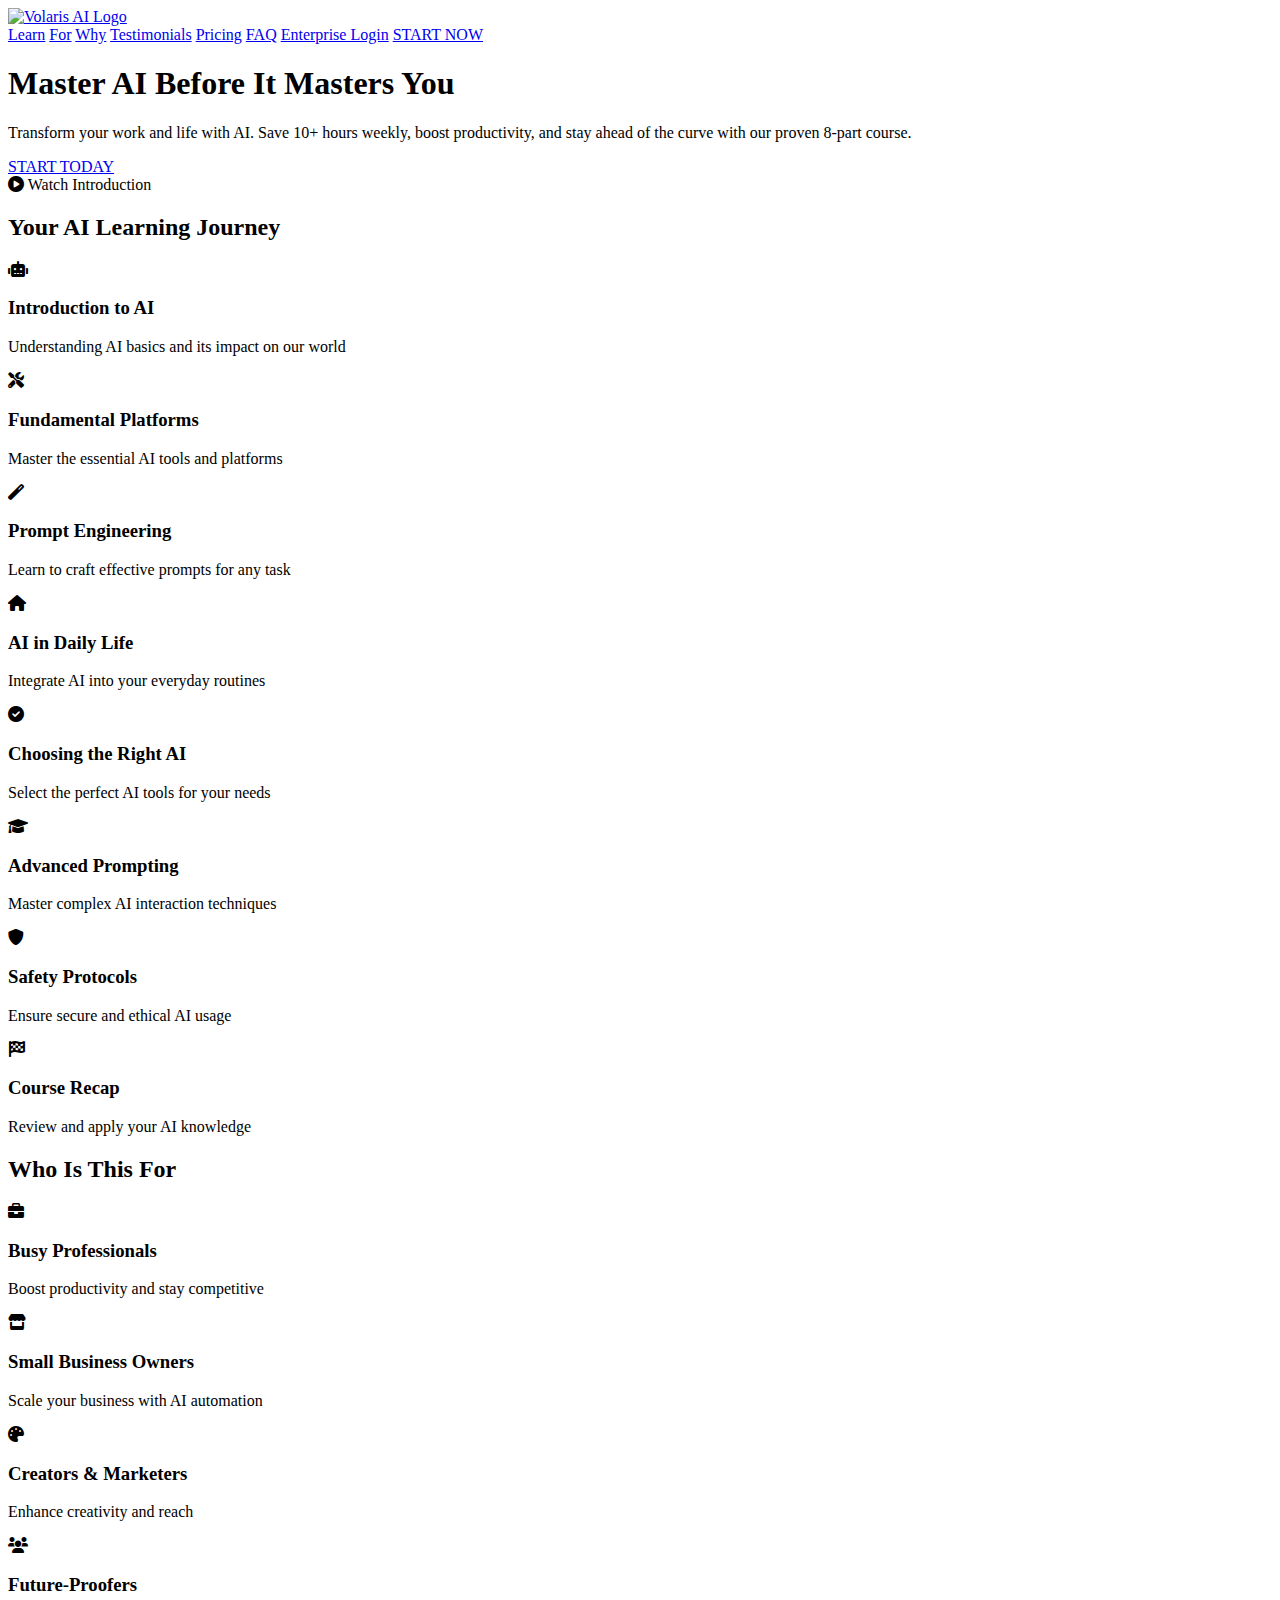
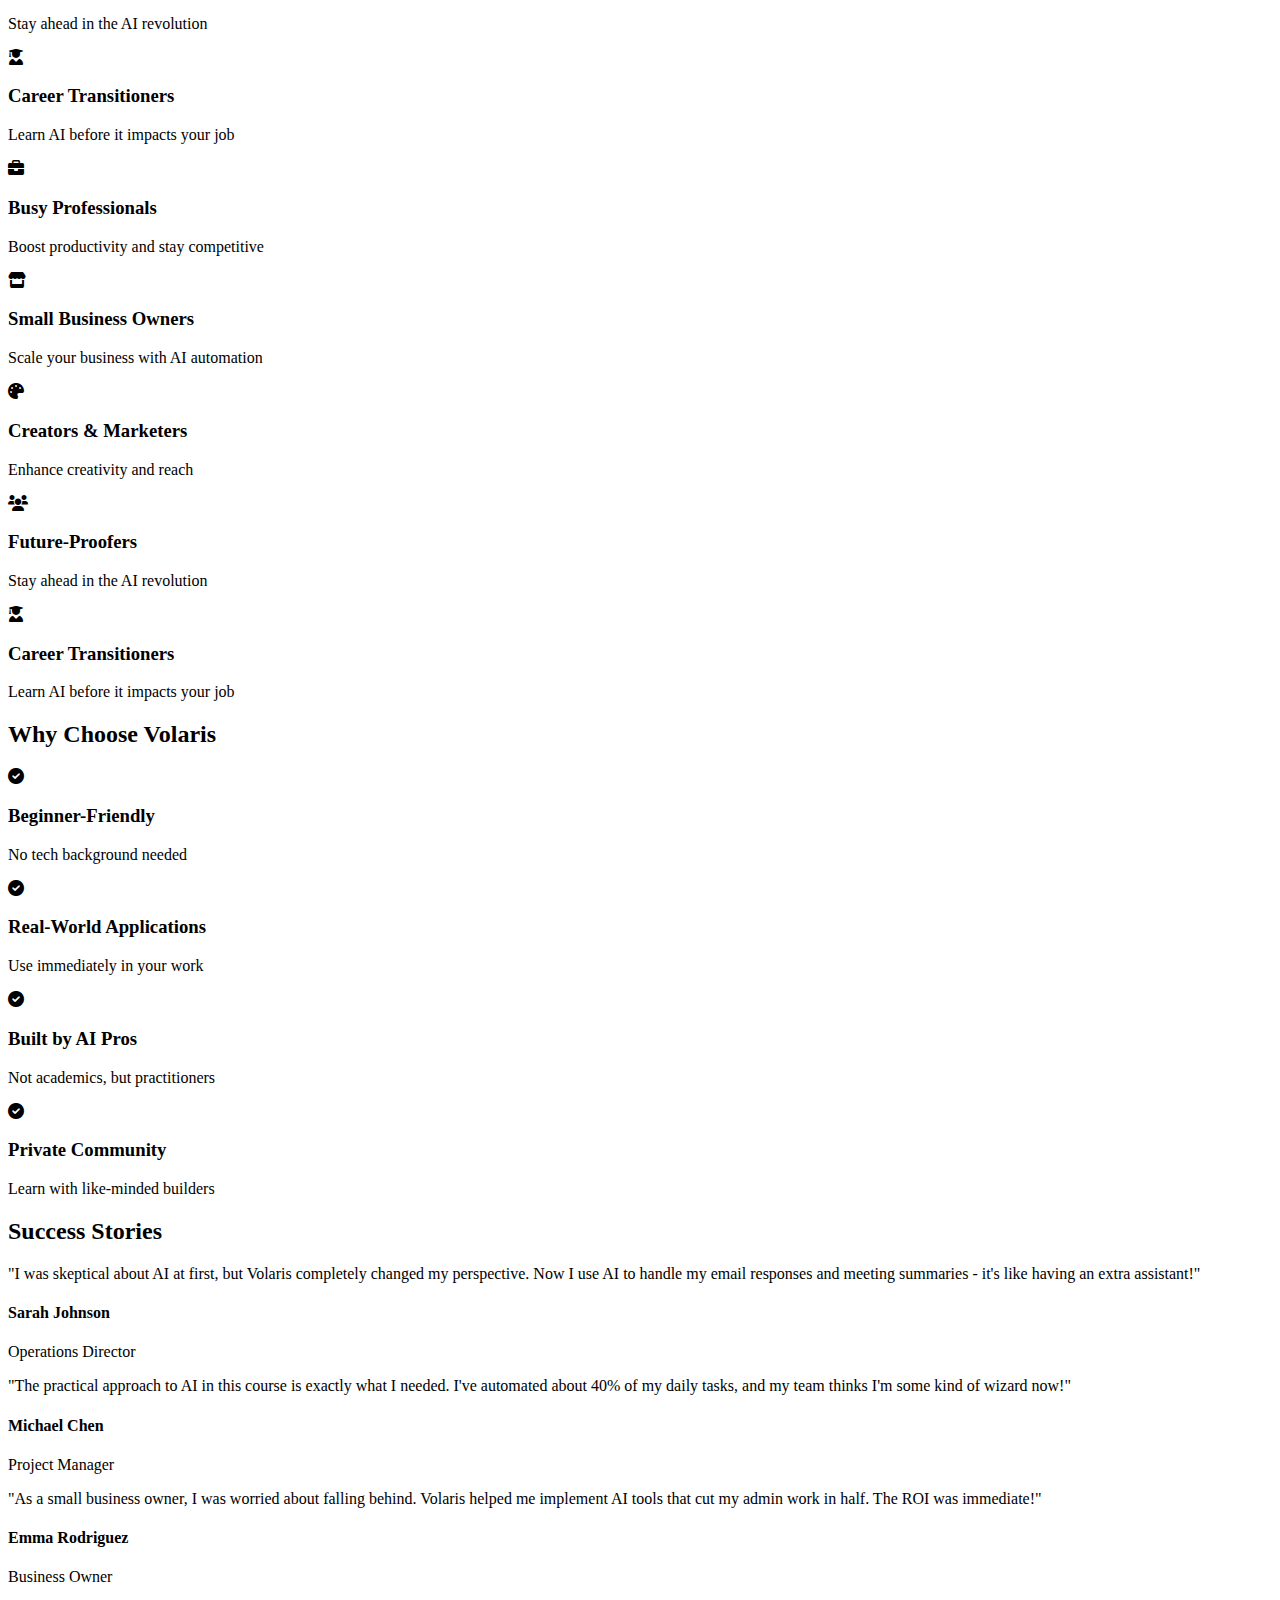
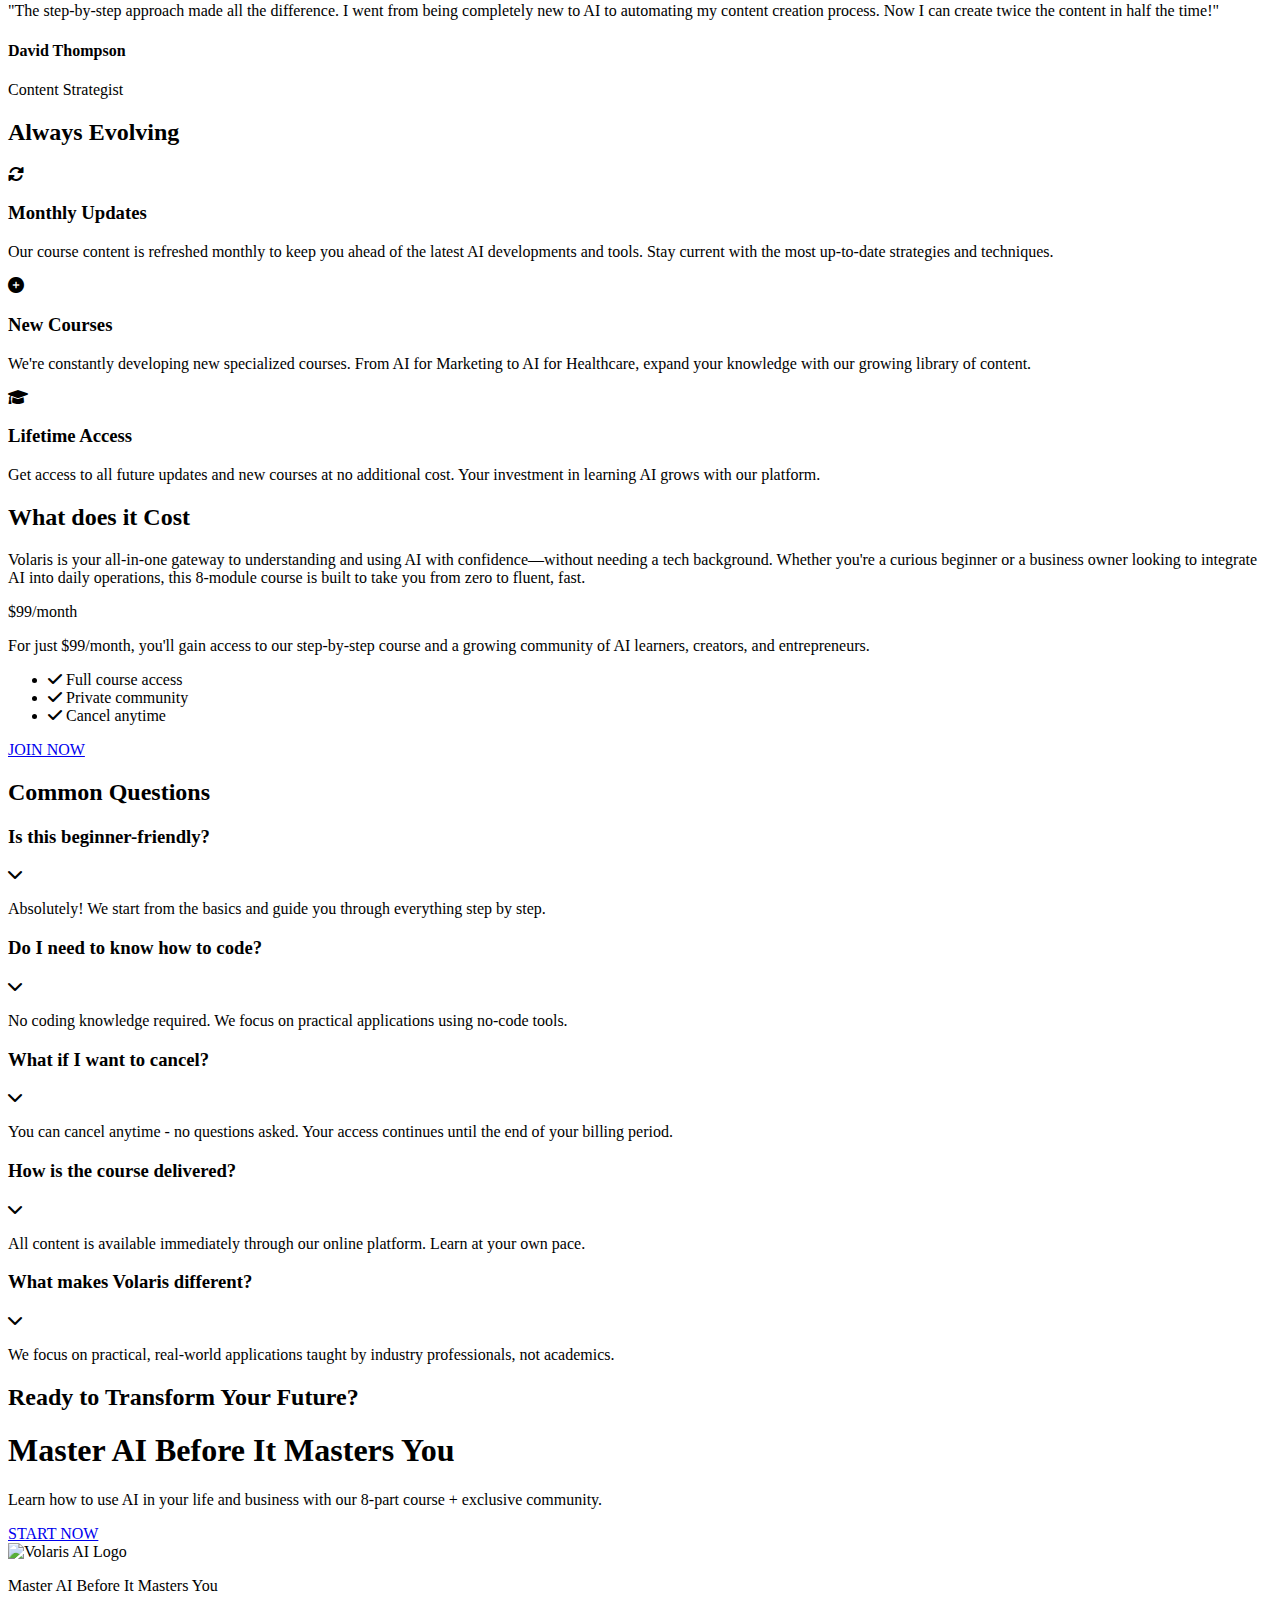
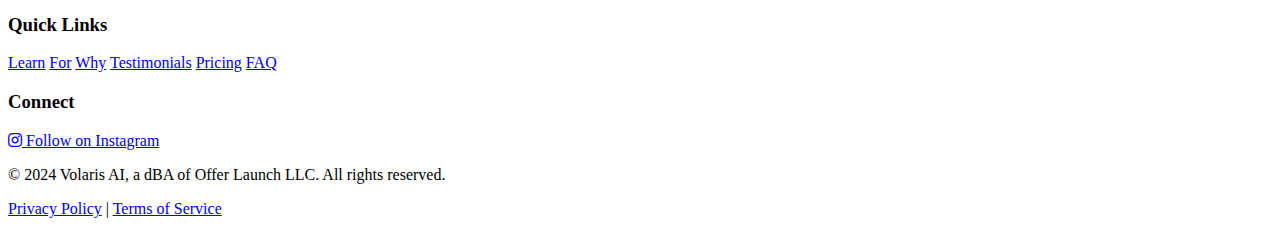
==== index.html @ d63a622d "Add files via upload" ====
<!DOCTYPE html>
<html lang="en">
<head>
    <meta charset="UTF-8">
    <meta name="viewport" content="width=device-width, initial-scale=1.0">
    <title>Volaris AI - Master AI Before It Masters You</title>
    <link rel="stylesheet" href="css/styles.css">
    <link rel="stylesheet" href="https://cdnjs.cloudflare.com/ajax/libs/font-awesome/6.0.0/css/all.min.css">
    <link href="https://fonts.googleapis.com/css2?family=Inter:wght@400;500;600;700&display=swap" rel="stylesheet">
</head>
<body>
    <nav class="navbar">
        <div class="nav-container">
            <div class="logo">
                <a href="#top">
                    <img src="assets/Asset 1.png" alt="Volaris AI Logo" class="nav-logo">
                </a>
            </div>
            <div class="nav-links">
                <a href="#learn">Learn</a>
                <a href="#for">For</a>
                <a href="#why">Why</a>
                <a href="#testimonials">Testimonials</a>
                <a href="#pricing">Pricing</a>
                <a href="#faq">FAQ</a>
                <a href="enterprise-login.html" class="enterprise-link">Enterprise Login</a>
                <a href="https://volarisai.mykajabi.com/offers/JVM86Mxj" class="cta-button nav-cta">START NOW</a>
            </div>
        </div>
    </nav>

    <section id="hero" class="hero">
        <div class="hero-content">
            <h1>Master AI Before It Masters You</h1>
            <p>Transform your work and life with AI. Save 10+ hours weekly, boost productivity, and stay ahead of the curve with our proven 8-part course.</p>
            <div class="hero-buttons">
                <a href="https://volarisai.mykajabi.com/offers/JVM86Mxj" class="cta-button">START TODAY</a>
            </div>
        </div>
        <div class="hero-video">
            <div class="video-placeholder">
                <i class="fas fa-play-circle"></i>
                <span>Watch Introduction</span>
            </div>
        </div>
    </section>

    <section id="learn" class="learn-section">
        <div class="title-box">
            <h2>Your AI Learning Journey</h2>
        </div>
        <div class="modules-grid">
            <div class="module-card">
                <div class="module-icon">
                    <i class="fas fa-robot"></i>
                </div>
                <h3>Introduction to AI</h3>
                <p>Understanding AI basics and its impact on our world</p>
            </div>
            <div class="module-card">
                <div class="module-icon">
                    <i class="fas fa-tools"></i>
                </div>
                <h3>Fundamental Platforms</h3>
                <p>Master the essential AI tools and platforms</p>
            </div>
            <div class="module-card">
                <div class="module-icon">
                    <i class="fas fa-magic"></i>
                </div>
                <h3>Prompt Engineering</h3>
                <p>Learn to craft effective prompts for any task</p>
            </div>
            <div class="module-card">
                <div class="module-icon">
                    <i class="fas fa-home"></i>
                </div>
                <h3>AI in Daily Life</h3>
                <p>Integrate AI into your everyday routines</p>
            </div>
            <div class="module-card">
                <div class="module-icon">
                    <i class="fas fa-check-circle"></i>
                </div>
                <h3>Choosing the Right AI</h3>
                <p>Select the perfect AI tools for your needs</p>
            </div>
            <div class="module-card">
                <div class="module-icon">
                    <i class="fas fa-graduation-cap"></i>
                </div>
                <h3>Advanced Prompting</h3>
                <p>Master complex AI interaction techniques</p>
            </div>
            <div class="module-card">
                <div class="module-icon">
                    <i class="fas fa-shield-alt"></i>
                </div>
                <h3>Safety Protocols</h3>
                <p>Ensure secure and ethical AI usage</p>
            </div>
            <div class="module-card">
                <div class="module-icon">
                    <i class="fas fa-flag-checkered"></i>
                </div>
                <h3>Course Recap</h3>
                <p>Review and apply your AI knowledge</p>
            </div>
        </div>
    </section>

    <section id="for" class="for-section">
        <div class="title-box">
            <h2>Who Is This For</h2>
        </div>
        <div class="for-grid">
            <div class="for-item">
                <i class="fas fa-briefcase"></i>
                <h3>Busy Professionals</h3>
                <p>Boost productivity and stay competitive</p>
            </div>
            <div class="for-item">
                <i class="fas fa-store"></i>
                <h3>Small Business Owners</h3>
                <p>Scale your business with AI automation</p>
            </div>
            <div class="for-item">
                <i class="fas fa-palette"></i>
                <h3>Creators & Marketers</h3>
                <p>Enhance creativity and reach</p>
            </div>
            <div class="for-item">
                <i class="fas fa-users"></i>
                <h3>Future-Proofers</h3>
                <p>Stay ahead in the AI revolution</p>
            </div>
            <div class="for-item">
                <i class="fas fa-user-graduate"></i>
                <h3>Career Transitioners</h3>
                <p>Learn AI before it impacts your job</p>
            </div>
            <div class="for-item">
                <i class="fas fa-briefcase"></i>
                <h3>Busy Professionals</h3>
                <p>Boost productivity and stay competitive</p>
            </div>
            <div class="for-item">
                <i class="fas fa-store"></i>
                <h3>Small Business Owners</h3>
                <p>Scale your business with AI automation</p>
            </div>
            <div class="for-item">
                <i class="fas fa-palette"></i>
                <h3>Creators & Marketers</h3>
                <p>Enhance creativity and reach</p>
            </div>
            <div class="for-item">
                <i class="fas fa-users"></i>
                <h3>Future-Proofers</h3>
                <p>Stay ahead in the AI revolution</p>
            </div>
            <div class="for-item">
                <i class="fas fa-user-graduate"></i>
                <h3>Career Transitioners</h3>
                <p>Learn AI before it impacts your job</p>
            </div>
        </div>
    </section>

    <section id="why" class="why-section">
        <div class="title-box">
            <h2>Why Choose Volaris</h2>
        </div>
        <div class="why-grid">
            <div class="why-item">
                <i class="fas fa-check-circle"></i>
                <h3>Beginner-Friendly</h3>
                <p>No tech background needed</p>
            </div>
            <div class="why-item">
                <i class="fas fa-check-circle"></i>
                <h3>Real-World Applications</h3>
                <p>Use immediately in your work</p>
            </div>
            <div class="why-item">
                <i class="fas fa-check-circle"></i>
                <h3>Built by AI Pros</h3>
                <p>Not academics, but practitioners</p>
            </div>
            <div class="why-item">
                <i class="fas fa-check-circle"></i>
                <h3>Private Community</h3>
                <p>Learn with like-minded builders</p>
            </div>
        </div>
    </section>

    <section id="testimonials" class="testimonials-section">
        <div class="title-box">
            <h2>Success Stories</h2>
        </div>
        <div class="testimonials-grid">
            <div class="testimonial-card">
                <div class="testimonial-content">
                    <p>"I was skeptical about AI at first, but Volaris completely changed my perspective. Now I use AI to handle my email responses and meeting summaries - it's like having an extra assistant!"</p>
                </div>
                <div class="testimonial-author">
                    <div>
                        <h4>Sarah Johnson</h4>
                        <p>Operations Director</p>
                    </div>
                </div>
            </div>
            <div class="testimonial-card">
                <div class="testimonial-content">
                    <p>"The practical approach to AI in this course is exactly what I needed. I've automated about 40% of my daily tasks, and my team thinks I'm some kind of wizard now!"</p>
                </div>
                <div class="testimonial-author">
                    <div>
                        <h4>Michael Chen</h4>
                        <p>Project Manager</p>
                    </div>
                </div>
            </div>
            <div class="testimonial-card">
                <div class="testimonial-content">
                    <p>"As a small business owner, I was worried about falling behind. Volaris helped me implement AI tools that cut my admin work in half. The ROI was immediate!"</p>
                </div>
                <div class="testimonial-author">
                    <div>
                        <h4>Emma Rodriguez</h4>
                        <p>Business Owner</p>
                    </div>
                </div>
            </div>
            <div class="testimonial-card">
                <div class="testimonial-content">
                    <p>"The step-by-step approach made all the difference. I went from being completely new to AI to automating my content creation process. Now I can create twice the content in half the time!"</p>
                </div>
                <div class="testimonial-author">
                    <div>
                        <h4>David Thompson</h4>
                        <p>Content Strategist</p>
                    </div>
                </div>
            </div>
        </div>
    </section>

    <section id="updates" class="updates-section">
        <div class="title-box">
            <h2>Always Evolving</h2>
        </div>
        <div class="updates-content">
            <div class="updates-grid">
                <div class="updates-item">
                    <i class="fas fa-sync-alt"></i>
                    <h3>Monthly Updates</h3>
                    <p>Our course content is refreshed monthly to keep you ahead of the latest AI developments and tools. Stay current with the most up-to-date strategies and techniques.</p>
                </div>
                <div class="updates-item">
                    <i class="fas fa-plus-circle"></i>
                    <h3>New Courses</h3>
                    <p>We're constantly developing new specialized courses. From AI for Marketing to AI for Healthcare, expand your knowledge with our growing library of content.</p>
                </div>
                <div class="updates-item">
                    <i class="fas fa-graduation-cap"></i>
                    <h3>Lifetime Access</h3>
                    <p>Get access to all future updates and new courses at no additional cost. Your investment in learning AI grows with our platform.</p>
                </div>
            </div>
        </div>
    </section>

    <section id="pricing" class="pricing-section">
        <div class="title-box">
            <h2>What does it Cost</h2>
        </div>
        <div class="pricing-content">
            <div class="pricing-description">
                <p>Volaris is your all-in-one gateway to understanding and using AI with confidence—without needing a tech background. Whether you're a curious beginner or a business owner looking to integrate AI into daily operations, this 8-module course is built to take you from zero to fluent, fast.</p>
                <div class="pricing-card">
                    <div class="price">$99<span class="period">/month</span></div>
                    <p class="pricing-subtitle">For just $99/month, you'll gain access to our step-by-step course and a growing community of AI learners, creators, and entrepreneurs.</p>
                    <ul class="features-list">
                        <li><i class="fas fa-check"></i> Full course access</li>
                        <li><i class="fas fa-check"></i> Private community</li>
                        <li><i class="fas fa-check"></i> Cancel anytime</li>
                    </ul>
                    <a href="https://volarisai.mykajabi.com/offers/JVM86Mxj" class="cta-button">JOIN NOW</a>
                </div>
            </div>
        </div>
    </section>

    <section id="faq" class="faq-section">
        <div class="title-box">
            <h2>Common Questions</h2>
        </div>
        <div class="faq-grid">
            <div class="faq-item">
                <div class="faq-question">
                    <h3>Is this beginner-friendly?</h3>
                    <i class="fas fa-chevron-down"></i>
                </div>
                <div class="faq-answer">
                    <p>Absolutely! We start from the basics and guide you through everything step by step.</p>
                </div>
            </div>
            <div class="faq-item">
                <div class="faq-question">
                    <h3>Do I need to know how to code?</h3>
                    <i class="fas fa-chevron-down"></i>
                </div>
                <div class="faq-answer">
                    <p>No coding knowledge required. We focus on practical applications using no-code tools.</p>
                </div>
            </div>
            <div class="faq-item">
                <div class="faq-question">
                    <h3>What if I want to cancel?</h3>
                    <i class="fas fa-chevron-down"></i>
                </div>
                <div class="faq-answer">
                    <p>You can cancel anytime - no questions asked. Your access continues until the end of your billing period.</p>
                </div>
            </div>
            <div class="faq-item">
                <div class="faq-question">
                    <h3>How is the course delivered?</h3>
                    <i class="fas fa-chevron-down"></i>
                </div>
                <div class="faq-answer">
                    <p>All content is available immediately through our online platform. Learn at your own pace.</p>
                </div>
            </div>
            <div class="faq-item">
                <div class="faq-question">
                    <h3>What makes Volaris different?</h3>
                    <i class="fas fa-chevron-down"></i>
                </div>
                <div class="faq-answer">
                    <p>We focus on practical, real-world applications taught by industry professionals, not academics.</p>
                </div>
            </div>
        </div>
    </section>

    <section id="final-cta" class="final-cta">
        <div class="title-box">
            <h2>Ready to Transform Your Future?</h2>
        </div>
        <h1>Master AI Before It Masters You</h1>
        <p>Learn how to use AI in your life and business with our 8-part course + exclusive community.</p>
        <a href="https://volarisai.mykajabi.com/offers/JVM86Mxj" class="cta-button">START NOW</a>
    </section>

    <footer class="footer">
        <div class="footer-content">
            <div class="footer-section">
                <img src="assets/Asset 2.png" alt="Volaris AI Logo" class="footer-logo">
                <p>Master AI Before It Masters You</p>
            </div>
            <div class="footer-section">
                <h3>Quick Links</h3>
                <a href="#learn">Learn</a>
                <a href="#for">For</a>
                <a href="#why">Why</a>
                <a href="#testimonials">Testimonials</a>
                <a href="#pricing">Pricing</a>
                <a href="#faq">FAQ</a>
            </div>
            <div class="footer-section">
                <h3>Connect</h3>
                <a href="https://www.instagram.com/volaris.ai/" target="_blank">
                    <i class="fab fa-instagram"></i> Follow on Instagram
                </a>
            </div>
        </div>
        <div class="footer-bottom">
            <p>&copy; 2024 Volaris AI, a dBA of Offer Launch LLC. All rights reserved.</p>
            <div class="footer-legal">
                <a href="#" class="legal-link">Privacy Policy</a>
                <span class="legal-separator">|</span>
                <a href="#" class="legal-link">Terms of Service</a>
            </div>
        </div>
    </footer>

    <script src="js/main.js"></script>
</body>
</html>
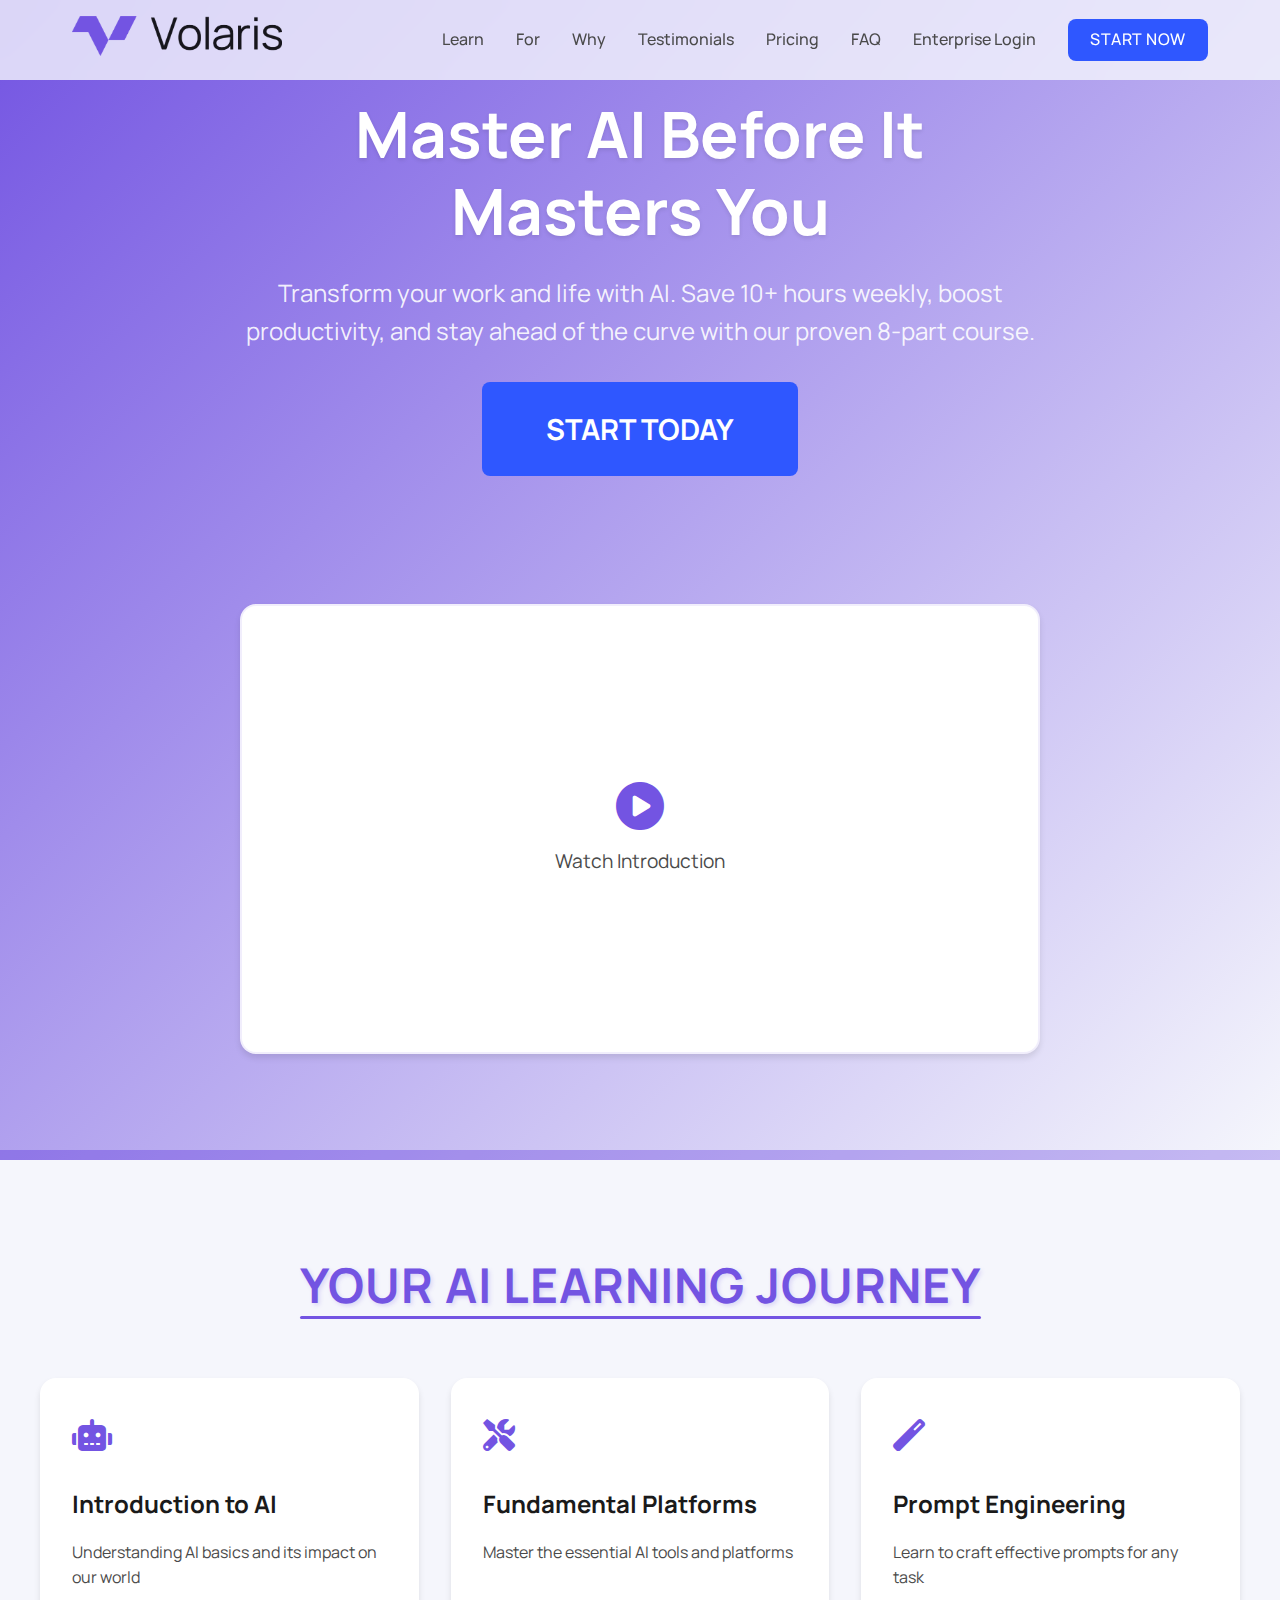
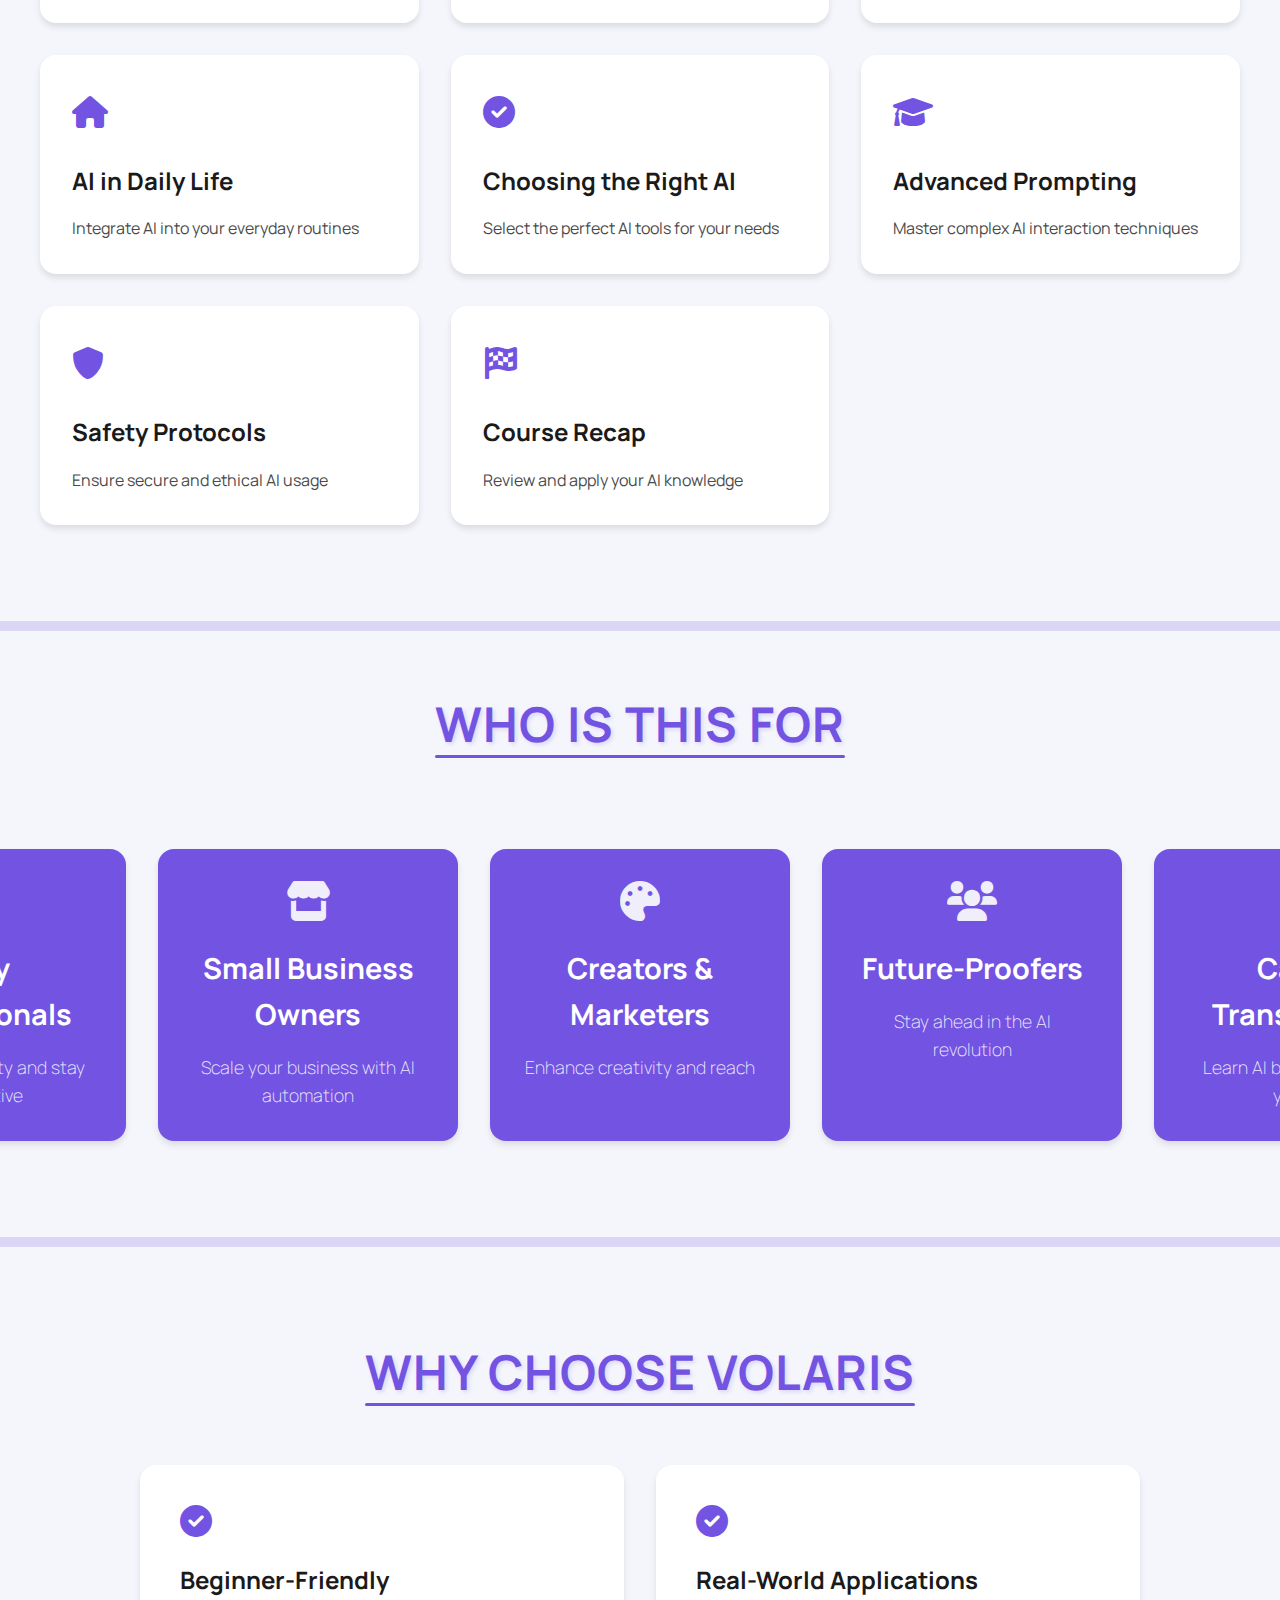
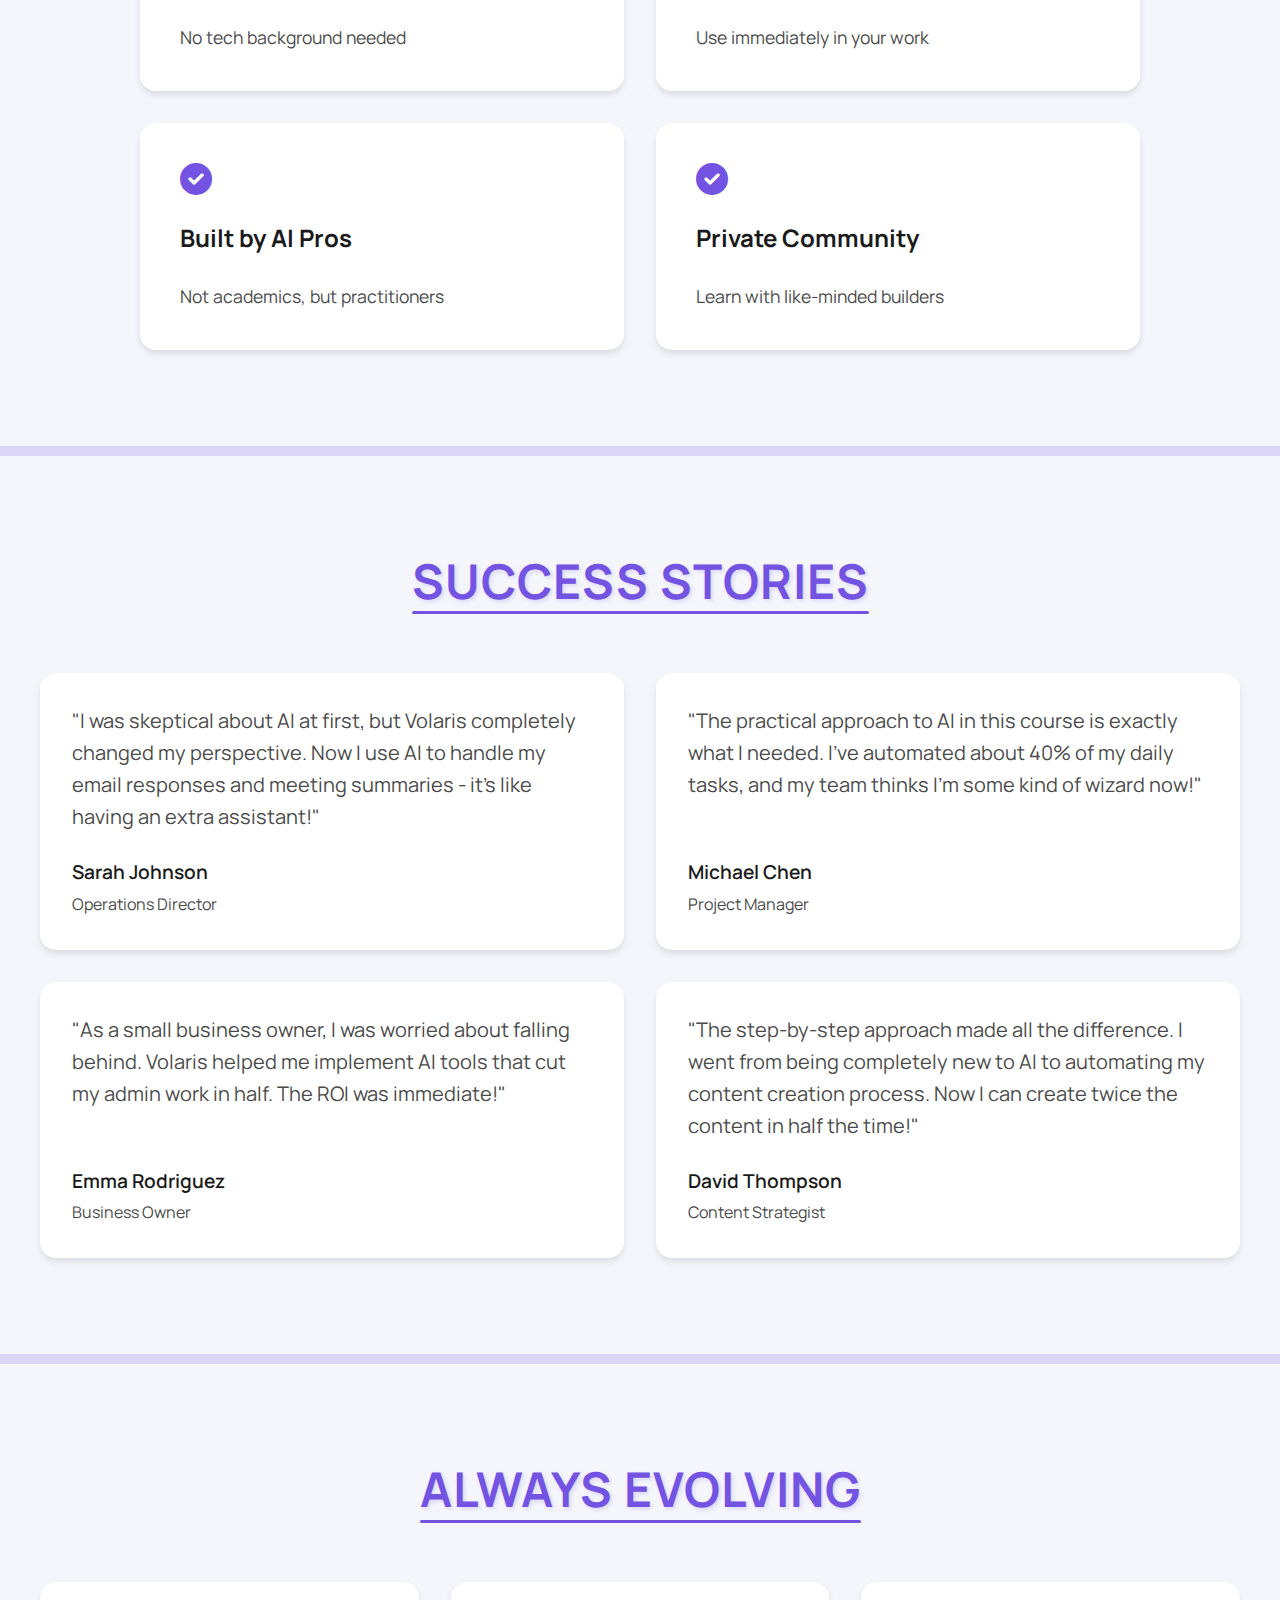
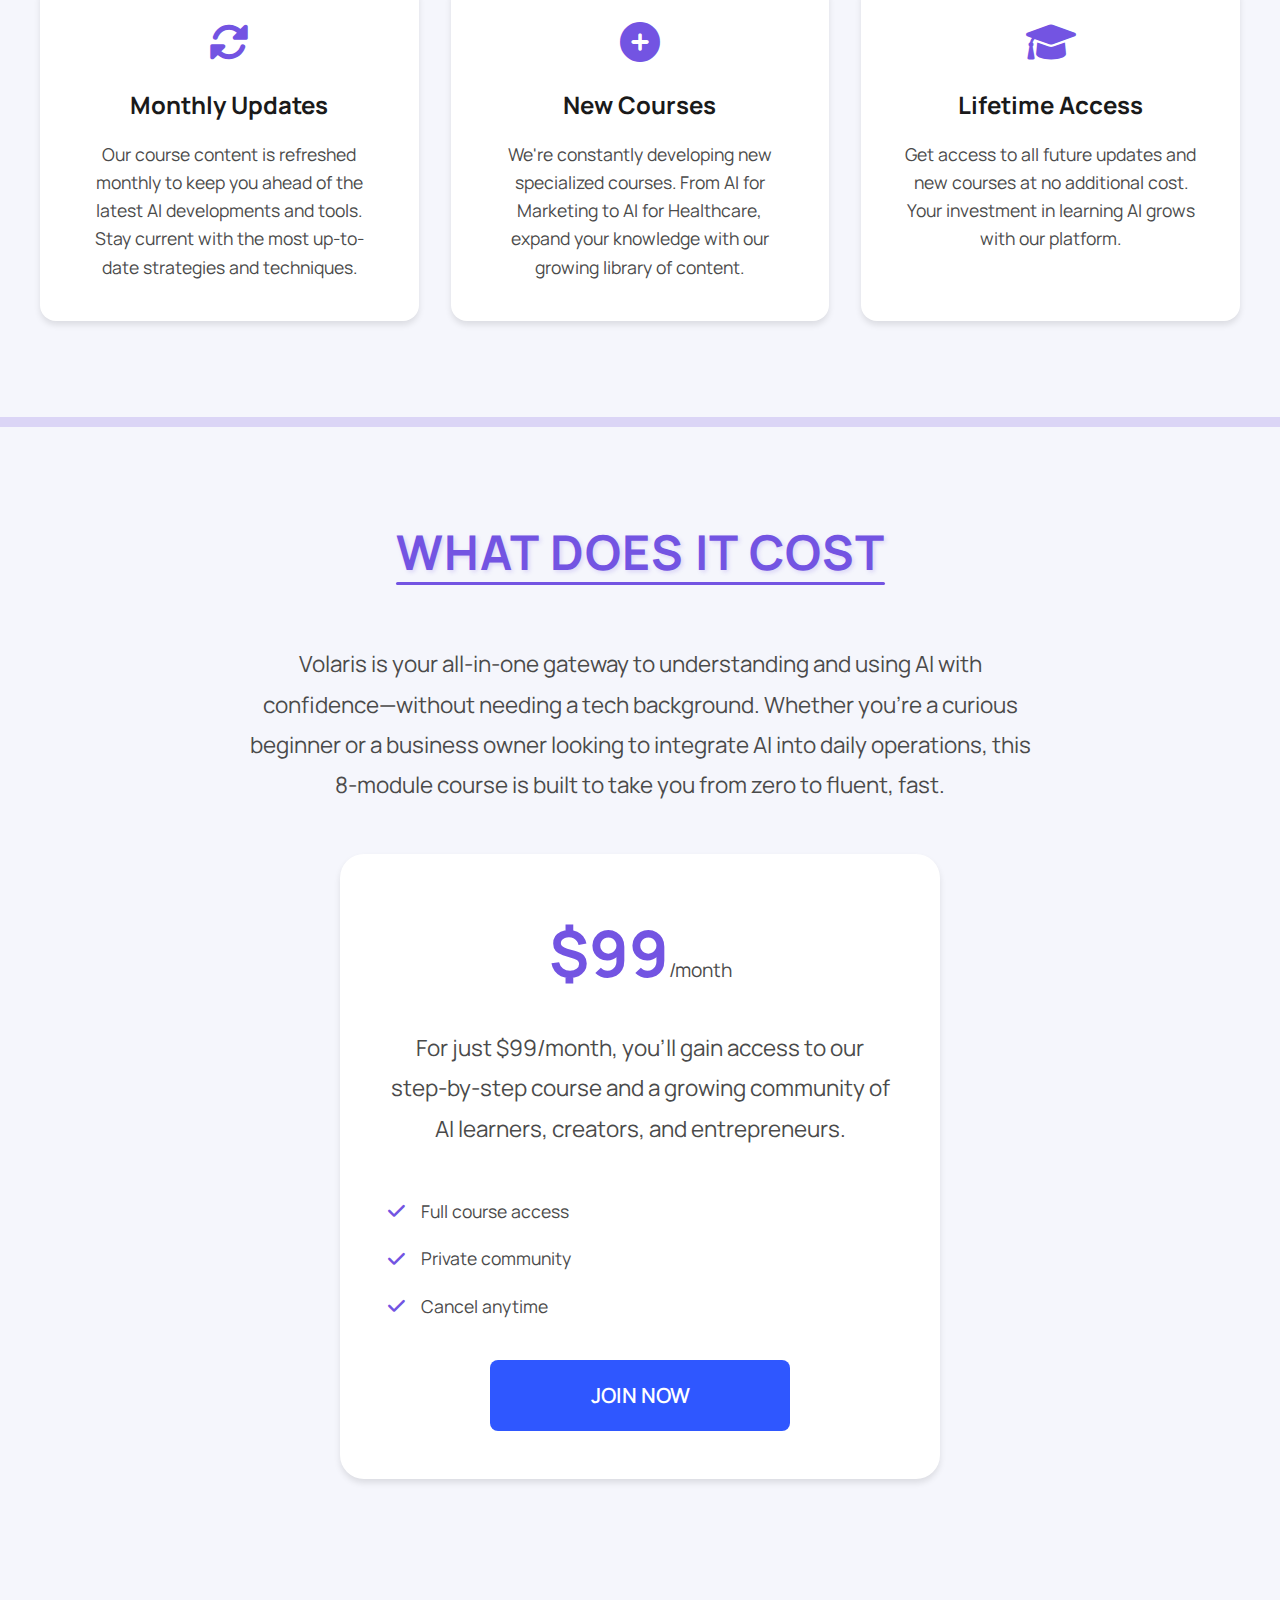
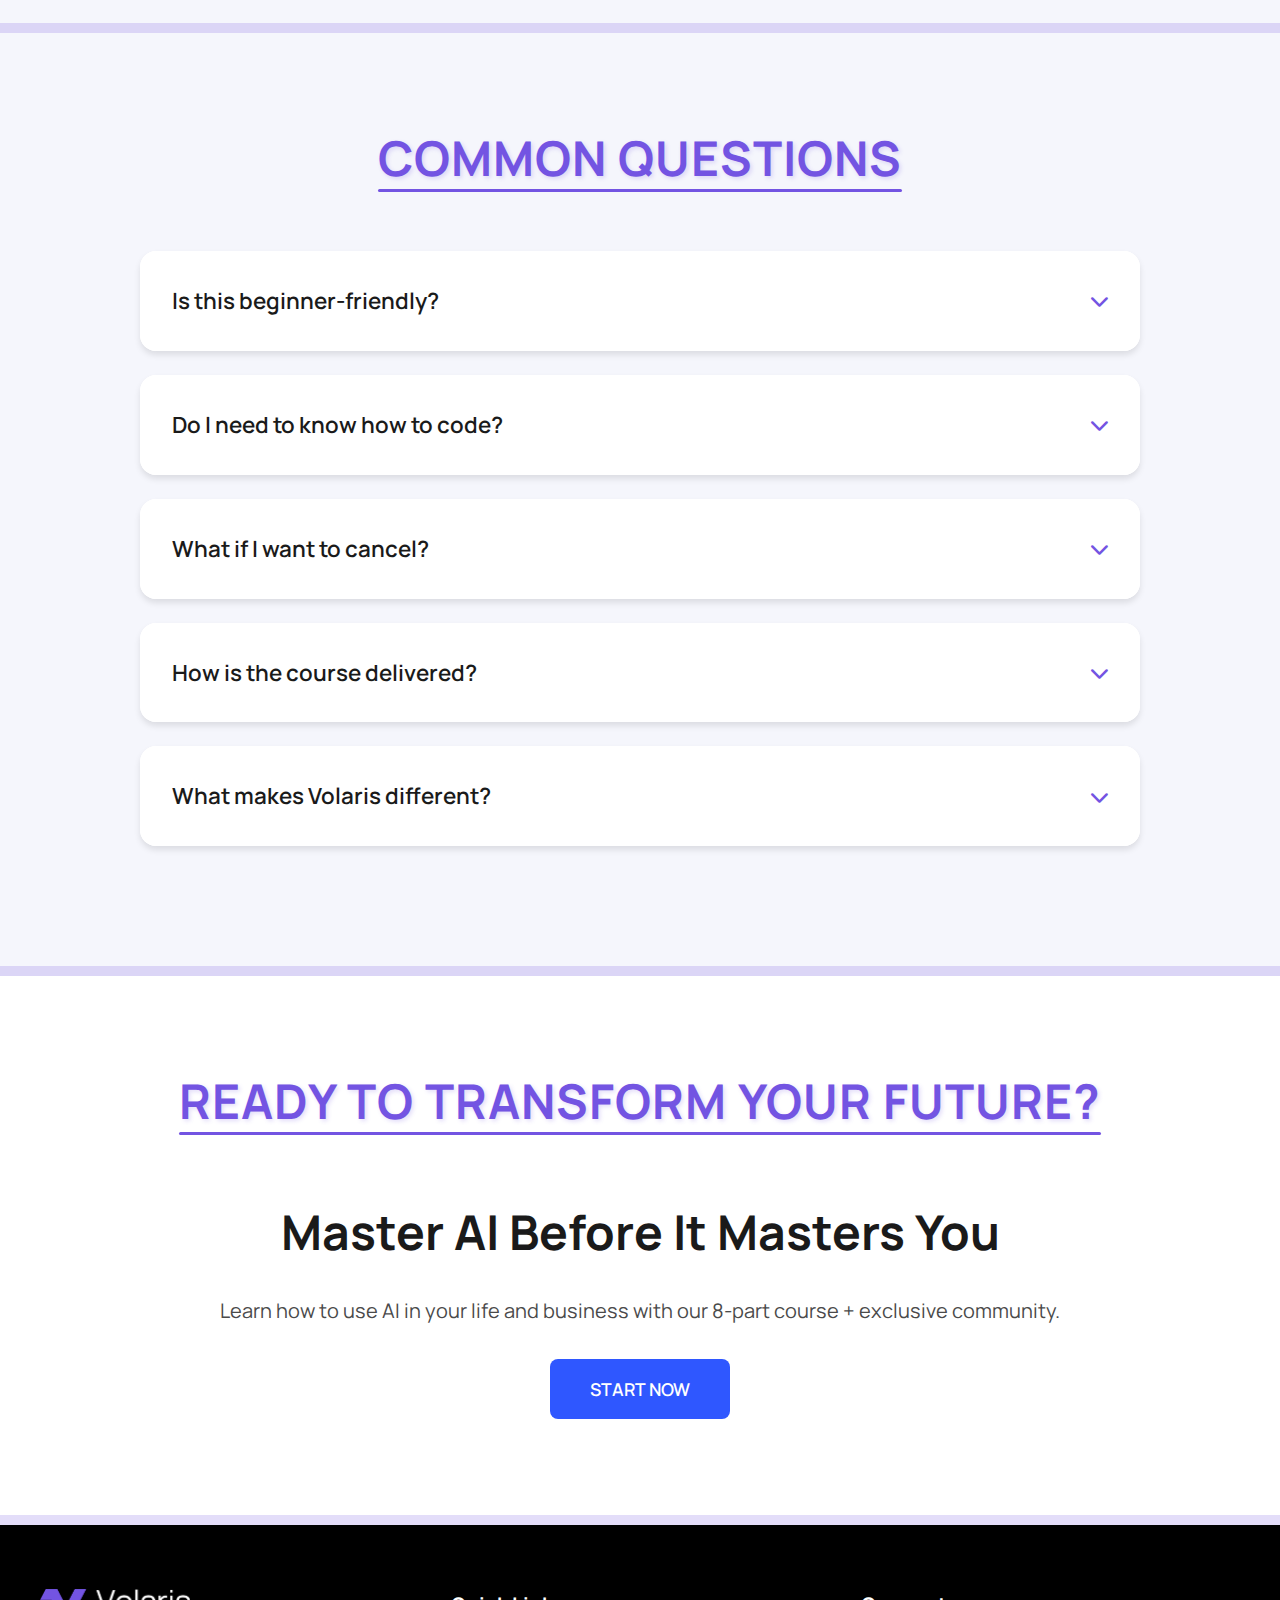
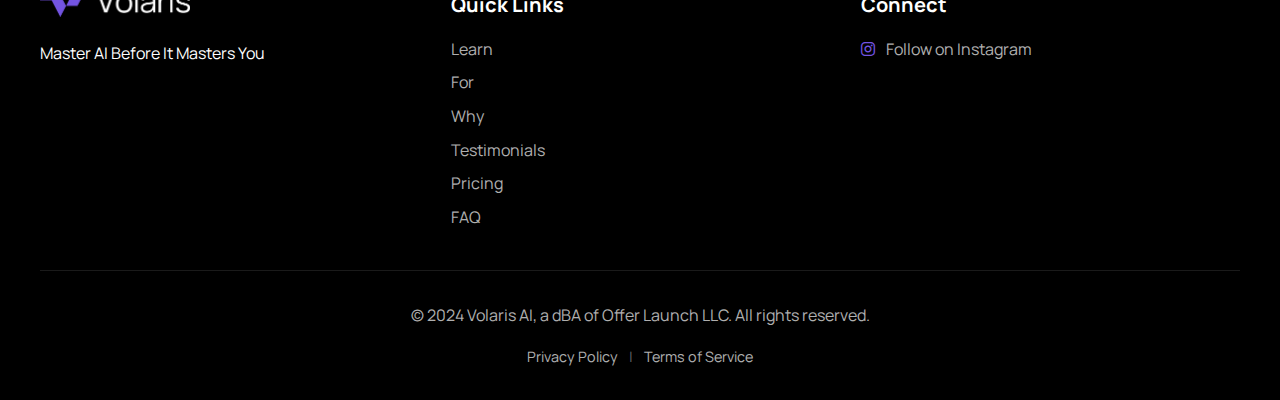
==== commit 06bf04d0: "Update CNAME and index.html" ====
--- a/index.html
+++ b/index.html
@@ -139,31 +139,6 @@
                 <h3>Career Transitioners</h3>
                 <p>Learn AI before it impacts your job</p>
             </div>
-            <div class="for-item">
-                <i class="fas fa-briefcase"></i>
-                <h3>Busy Professionals</h3>
-                <p>Boost productivity and stay competitive</p>
-            </div>
-            <div class="for-item">
-                <i class="fas fa-store"></i>
-                <h3>Small Business Owners</h3>
-                <p>Scale your business with AI automation</p>
-            </div>
-            <div class="for-item">
-                <i class="fas fa-palette"></i>
-                <h3>Creators & Marketers</h3>
-                <p>Enhance creativity and reach</p>
-            </div>
-            <div class="for-item">
-                <i class="fas fa-users"></i>
-                <h3>Future-Proofers</h3>
-                <p>Stay ahead in the AI revolution</p>
-            </div>
-            <div class="for-item">
-                <i class="fas fa-user-graduate"></i>
-                <h3>Career Transitioners</h3>
-                <p>Learn AI before it impacts your job</p>
-            </div>
         </div>
     </section>
 
--- a/css/styles.css
+++ b/css/styles.css
@@ -0,0 +1,1091 @@
+@import url('https://fonts.googleapis.com/css2?family=Manrope:wght@200;400;700&display=swap');
+
+:root {
+    --primary: #7354E2;
+    --primary-dark: #5A3FC3;
+    --background: #F5F6FC;
+    --surface: #FFFFFF;
+    --text: #1A1A1A;
+    --text-secondary: #4A4A4A;
+    --shadow: 0 4px 6px rgba(0, 0, 0, 0.1);
+    --transition: all 0.3s ease;
+}
+
+* {
+    margin: 0;
+    padding: 0;
+    box-sizing: border-box;
+}
+
+body {
+    font-family: 'Manrope', sans-serif;
+    line-height: 1.6;
+    color: var(--text);
+    background-color: var(--background);
+}
+
+/* Add smooth scrolling to the whole page */
+html {
+    scroll-behavior: smooth;
+}
+
+/* Navigation */
+.navbar {
+    position: fixed;
+    top: 0;
+    left: 0;
+    right: 0;
+    background: rgba(245, 246, 252, 0.8);
+    backdrop-filter: blur(10px);
+    z-index: 1000;
+    padding: 1rem 0;
+}
+
+.nav-container {
+    max-width: 1200px;
+    margin: 0 auto;
+    padding: 0 2rem;
+    display: flex;
+    justify-content: space-between;
+    align-items: center;
+}
+
+.logo {
+    display: flex;
+    align-items: center;
+}
+
+.logo a {
+    display: block;
+    transition: transform 0.3s ease;
+}
+
+.logo a:hover {
+    transform: scale(1.05);
+}
+
+.nav-logo {
+    height: 40px;
+    width: auto;
+}
+
+/* Remove old logo styles */
+.logo h1 {
+    display: none;
+}
+
+.nav-links {
+    display: flex;
+    gap: 2rem;
+    align-items: center;
+}
+
+.nav-links a {
+    text-decoration: none;
+    color: var(--text-secondary);
+    font-weight: 500;
+    position: relative;
+    padding: 0.5rem 0;
+}
+
+.nav-links a::after {
+    content: '';
+    position: absolute;
+    bottom: 0;
+    left: 0;
+    width: 0;
+    height: 2px;
+    background: var(--primary);
+    transition: width 0.3s ease;
+}
+
+.nav-links a:hover {
+    color: var(--text);
+}
+
+.nav-links a:hover::after {
+    width: 100%;
+}
+
+/* Buttons */
+.cta-button {
+    background: #2F57FF;
+    color: white;
+    padding: 1rem 2.5rem;
+    border-radius: 8px;
+    text-decoration: none;
+    font-weight: 600;
+    font-size: 1.1rem;
+    transition: all 0.3s ease;
+    border: none;
+    cursor: pointer;
+    display: inline-block;
+    text-align: center;
+}
+
+.cta-button:hover {
+    background: #1E3CC7;
+    transform: translateY(-2px);
+    box-shadow: 0 4px 12px rgba(47, 87, 255, 0.3);
+}
+
+.nav-cta {
+    position: relative;
+    overflow: hidden;
+    z-index: 1;
+    color: white !important;
+    font-weight: 600;
+    font-size: 1rem;
+    padding: 0.8rem 2rem;
+    letter-spacing: 0.5px;
+    background: #2F57FF;
+    text-decoration: none;
+    display: inline-block;
+    text-align: center;
+    min-width: 140px;
+}
+
+.nav-cta::before {
+    content: '';
+    position: absolute;
+    top: 0;
+    left: -100%;
+    width: 100%;
+    height: 100%;
+    background: linear-gradient(
+        90deg,
+        transparent,
+        rgba(255, 255, 255, 0.2),
+        transparent
+    );
+    transition: 0.5s;
+    z-index: -1;
+}
+
+.nav-cta:hover::before {
+    left: 100%;
+}
+
+.nav-cta:hover {
+    transform: translateY(-2px) scale(1.05);
+    box-shadow: 0 4px 15px rgba(47, 87, 255, 0.4);
+    color: white !important;
+    background: #1E3CC7;
+}
+
+/* Hero Section */
+.hero {
+    min-height: 100vh;
+    display: flex;
+    flex-direction: column;
+    align-items: center;
+    justify-content: center;
+    padding: 6rem 2rem;
+    position: relative;
+    overflow: hidden;
+    background: linear-gradient(135deg, #7354E2 0%, #F5F6FC 100%);
+    border-bottom: 10px solid rgba(255, 255, 255, 0.2);
+}
+
+.hero::before {
+    content: '';
+    position: absolute;
+    top: 0;
+    left: 0;
+    right: 0;
+    bottom: 0;
+    background: linear-gradient(135deg, rgba(115, 84, 226, 0.1), rgba(245, 246, 252, 0.1));
+    z-index: 1;
+}
+
+.hero-content {
+    max-width: 800px;
+    text-align: center;
+    position: relative;
+    z-index: 2;
+    margin-bottom: 3rem;
+}
+
+.hero h1 {
+    font-size: 4rem;
+    font-weight: 700;
+    margin-bottom: 1.5rem;
+    line-height: 1.2;
+    color: white;
+    text-shadow: 0 2px 4px rgba(0, 0, 0, 0.1);
+}
+
+.hero p {
+    font-size: 1.5rem;
+    margin-bottom: 2rem;
+    color: rgba(255, 255, 255, 0.9);
+    font-weight: 400;
+}
+
+.hero-buttons {
+    display: flex;
+    justify-content: center;
+    margin-bottom: 3rem;
+}
+
+.hero-buttons .cta-button {
+    font-size: 1.8rem;
+    padding: 1.5rem 4rem;
+    background: #2F57FF;
+    color: white;
+    border: none;
+    font-weight: 700;
+    transition: transform 0.3s ease, box-shadow 0.3s ease;
+}
+
+.hero-buttons .cta-button:hover {
+    transform: translateY(-2px);
+    box-shadow: 0 6px 12px rgba(47, 87, 255, 0.2);
+    background: #1E3CC7;
+}
+
+.hero-stats {
+    display: flex;
+    gap: 3rem;
+    justify-content: center;
+    margin-top: 2rem;
+}
+
+.stat {
+    display: flex;
+    flex-direction: column;
+    align-items: center;
+}
+
+.stat-number {
+    font-size: 2.5rem;
+    font-weight: 700;
+    color: white;
+    margin-bottom: 0.5rem;
+}
+
+.stat-label {
+    font-size: 1rem;
+    color: rgba(255, 255, 255, 0.9);
+    font-weight: 400;
+}
+
+.hero-video {
+    width: 100%;
+    max-width: 800px;
+    position: relative;
+    z-index: 2;
+    margin-top: 2rem;
+}
+
+.video-placeholder {
+    width: 100%;
+    aspect-ratio: 16/9;
+    background: var(--surface);
+    border-radius: 16px;
+    display: flex;
+    flex-direction: column;
+    align-items: center;
+    justify-content: center;
+    cursor: pointer;
+    transition: var(--transition);
+    border: 2px solid rgba(115, 84, 226, 0.1);
+    box-shadow: var(--shadow);
+}
+
+.video-placeholder:hover {
+    border-color: var(--primary);
+    transform: translateY(-2px);
+}
+
+.video-placeholder i {
+    font-size: 3rem;
+    color: var(--primary);
+    margin-bottom: 1rem;
+}
+
+.video-placeholder span {
+    color: var(--text-secondary);
+    font-size: 1.2rem;
+    font-weight: 400;
+}
+
+/* Sections */
+section {
+    padding: 6rem 2rem;
+    display: flex;
+    flex-direction: column;
+    align-items: center;
+    border-bottom: 10px solid rgba(115, 84, 226, 0.2);
+}
+
+section:last-child {
+    border-bottom: none;
+}
+
+section h2 {
+    font-size: inherit;
+    font-weight: inherit;
+    text-align: inherit;
+    margin-bottom: inherit;
+}
+
+/* Modules Grid */
+.modules-grid {
+    display: grid;
+    grid-template-columns: repeat(3, 1fr);
+    gap: 2rem;
+    max-width: 1200px;
+    margin: 0 auto;
+}
+
+.module-card {
+    background: var(--surface);
+    padding: 2rem;
+    border-radius: 16px;
+    transition: var(--transition);
+    box-shadow: var(--shadow);
+}
+
+.module-card:hover {
+    transform: translateY(-5px);
+}
+
+.module-icon {
+    font-size: 2rem;
+    color: var(--primary);
+    margin-bottom: 1.5rem;
+}
+
+.module-card h3 {
+    font-size: 1.5rem;
+    margin-bottom: 1rem;
+}
+
+.module-card p {
+    color: var(--text-secondary);
+}
+
+/* For Section */
+.for-section {
+    overflow: hidden;
+    padding: 4rem 0;
+    background: var(--background);
+}
+
+.for-grid {
+    display: flex;
+    gap: 2rem;
+    padding: 2rem 0;
+    animation: scrollLeft 60s linear infinite;
+    width: max-content;
+}
+
+.for-grid:hover {
+    animation-play-state: running;
+}
+
+@keyframes scrollLeft {
+    0% {
+        transform: translateX(0);
+    }
+    100% {
+        transform: translateX(calc(-300px * 5 - 2rem * 5));
+    }
+}
+
+.for-item {
+    flex: 0 0 300px;
+    background: var(--primary);
+    color: white;
+    padding: 2rem;
+    border-radius: 16px;
+    text-align: center;
+    box-shadow: var(--shadow);
+    transition: var(--transition);
+}
+
+.for-item:hover {
+    transform: translateY(-5px);
+    box-shadow: 0 8px 16px rgba(115, 84, 226, 0.3);
+}
+
+.for-item i {
+    font-size: 2.5rem;
+    margin-bottom: 1.5rem;
+    opacity: 0.9;
+}
+
+.for-item h3 {
+    font-size: 1.8rem;
+    font-weight: 700;
+    margin-bottom: 1rem;
+}
+
+.for-item p {
+    font-size: 1.1rem;
+    font-weight: 200;
+    opacity: 0.9;
+}
+
+@media (max-width: 768px) {
+    .for-grid {
+        gap: 1rem;
+        padding: 1rem 0;
+    }
+
+    .for-item {
+        flex: 0 0 250px;
+        padding: 1.5rem;
+    }
+
+    .for-item i {
+        font-size: 2rem;
+    }
+
+    .for-item h3 {
+        font-size: 1.5rem;
+    }
+
+    .for-item p {
+        font-size: 1rem;
+    }
+}
+
+/* Why Section */
+.why-grid {
+    display: grid;
+    grid-template-columns: repeat(2, 1fr);
+    gap: 2rem;
+    max-width: 1000px;
+    margin: 0 auto;
+    width: 100%;
+}
+
+.why-item {
+    background: var(--surface);
+    padding: 2.5rem;
+    border-radius: 16px;
+    box-shadow: var(--shadow);
+    transition: var(--transition);
+    display: flex;
+    flex-direction: column;
+    align-items: flex-start;
+    gap: 1rem;
+}
+
+.why-item:hover {
+    transform: translateY(-5px);
+    box-shadow: 0 8px 16px rgba(115, 84, 226, 0.1);
+}
+
+.why-item i {
+    color: var(--primary);
+    font-size: 2rem;
+    margin-bottom: 0.5rem;
+}
+
+.why-item h3 {
+    font-size: 1.5rem;
+    font-weight: 700;
+    color: var(--text);
+    margin-bottom: 0.5rem;
+}
+
+.why-item p {
+    color: var(--text-secondary);
+    font-size: 1.1rem;
+    line-height: 1.6;
+}
+
+/* Testimonials */
+.testimonials-grid {
+    display: grid;
+    grid-template-columns: repeat(2, 1fr);
+    gap: 2rem;
+    max-width: 1200px;
+    margin: 0 auto;
+    width: 100%;
+}
+
+.testimonial-card {
+    background: var(--surface);
+    padding: 2rem;
+    border-radius: 16px;
+    box-shadow: var(--shadow);
+    transition: var(--transition);
+    display: flex;
+    flex-direction: column;
+    justify-content: space-between;
+}
+
+.testimonial-card:hover {
+    transform: translateY(-5px);
+    box-shadow: 0 8px 16px rgba(115, 84, 226, 0.1);
+}
+
+.testimonial-content {
+    font-size: 1.25rem;
+    margin-bottom: 1.5rem;
+    color: var(--text-secondary);
+    line-height: 1.6;
+}
+
+.testimonial-author {
+    display: flex;
+    align-items: center;
+}
+
+.testimonial-author h4 {
+    font-size: 1.2rem;
+    font-weight: 600;
+    color: var(--text);
+    margin-bottom: 0.25rem;
+}
+
+.testimonial-author p {
+    color: var(--text-secondary);
+    font-size: 1rem;
+}
+
+/* Pricing */
+.pricing-content {
+    max-width: 1000px;
+    margin: 0 auto;
+    width: 100%;
+}
+
+.pricing-description {
+    text-align: center;
+    margin-bottom: 3rem;
+}
+
+.pricing-description p {
+    font-size: 1.4rem;
+    color: var(--text-secondary);
+    line-height: 1.8;
+    margin-bottom: 3rem;
+    max-width: 800px;
+    margin-left: auto;
+    margin-right: auto;
+}
+
+.pricing-card {
+    max-width: 600px;
+    margin: 0 auto;
+    background: var(--surface);
+    padding: 3rem;
+    border-radius: 24px;
+    text-align: center;
+    box-shadow: var(--shadow);
+    transition: var(--transition);
+}
+
+.pricing-card:hover {
+    transform: translateY(-5px);
+    box-shadow: 0 8px 24px rgba(115, 84, 226, 0.15);
+}
+
+.price {
+    font-size: 4rem;
+    font-weight: 700;
+    margin-bottom: 1.5rem;
+    color: var(--primary);
+}
+
+.price .period {
+    font-size: 1.2rem;
+    color: var(--text-secondary);
+    font-weight: 400;
+}
+
+.pricing-subtitle {
+    font-size: 1.3rem;
+    color: var(--text-secondary);
+    margin-bottom: 2rem;
+    line-height: 1.6;
+}
+
+.features-list {
+    list-style: none;
+    margin-bottom: 2.5rem;
+    text-align: left;
+}
+
+.features-list li {
+    margin-bottom: 1.2rem;
+    color: var(--text-secondary);
+    font-size: 1.1rem;
+    display: flex;
+    align-items: center;
+}
+
+.features-list i {
+    color: var(--primary);
+    margin-right: 1rem;
+    font-size: 1.2rem;
+}
+
+.pricing-card .cta-button {
+    font-size: 1.3rem;
+    padding: 1.2rem 3rem;
+    width: 100%;
+    max-width: 300px;
+    margin: 0 auto;
+}
+
+/* FAQ */
+.faq-grid {
+    max-width: 1000px;
+    margin: 0 auto;
+    width: 100%;
+}
+
+.faq-item {
+    background: var(--surface);
+    border-radius: 16px;
+    margin-bottom: 1.5rem;
+    overflow: hidden;
+    box-shadow: var(--shadow);
+    transition: var(--transition);
+}
+
+.faq-item:hover {
+    transform: translateY(-2px);
+    box-shadow: 0 6px 12px rgba(115, 84, 226, 0.1);
+}
+
+.faq-question {
+    padding: 2rem;
+    display: flex;
+    justify-content: space-between;
+    align-items: center;
+    cursor: pointer;
+    background: var(--surface);
+}
+
+.faq-question h3 {
+    font-size: 1.4rem;
+    font-weight: 600;
+    color: var(--text);
+    flex: 1;
+    margin-right: 2rem;
+}
+
+.faq-question i {
+    color: var(--primary);
+    font-size: 1.2rem;
+    transition: var(--transition);
+}
+
+.faq-answer {
+    padding: 0 2rem 2rem;
+    color: var(--text-secondary);
+    font-size: 1.1rem;
+    line-height: 1.6;
+}
+
+/* Final CTA */
+.final-cta {
+    text-align: center;
+    padding: 6rem 2rem;
+    background: var(--surface);
+}
+
+.final-cta h1 {
+    font-size: 3rem;
+    margin-bottom: 1.5rem;
+}
+
+.final-cta p {
+    font-size: 1.25rem;
+    color: var(--text-secondary);
+    margin-bottom: 2rem;
+}
+
+/* Footer */
+.footer {
+    background: #000000;
+    padding: 4rem 2rem 2rem;
+    color: var(--surface);
+}
+
+.footer-content {
+    max-width: 1200px;
+    margin: 0 auto;
+    display: grid;
+    grid-template-columns: repeat(auto-fit, minmax(200px, 1fr));
+    gap: 2rem;
+}
+
+.footer-section h3 {
+    font-size: 1.25rem;
+    margin-bottom: 1rem;
+    color: var(--surface);
+}
+
+.footer-section a {
+    display: block;
+    color: rgba(255, 255, 255, 0.7);
+    text-decoration: none;
+    margin-bottom: 0.5rem;
+    transition: var(--transition);
+}
+
+.footer-section a:hover {
+    color: var(--surface);
+}
+
+.footer-bottom {
+    max-width: 1200px;
+    margin: 2rem auto 0;
+    padding-top: 2rem;
+    border-top: 1px solid rgba(255, 255, 255, 0.1);
+    text-align: center;
+    color: rgba(255, 255, 255, 0.7);
+}
+
+.footer-legal {
+    margin-top: 1rem;
+    font-size: 0.9rem;
+}
+
+.legal-link {
+    color: rgba(255, 255, 255, 0.7);
+    text-decoration: none;
+    transition: var(--transition);
+}
+
+.legal-link:hover {
+    color: var(--surface);
+}
+
+.legal-separator {
+    margin: 0 0.5rem;
+    color: rgba(255, 255, 255, 0.4);
+}
+
+@media (max-width: 768px) {
+    .footer-legal {
+        font-size: 0.8rem;
+    }
+    
+    .legal-separator {
+        margin: 0 0.3rem;
+    }
+}
+
+/* Section Titles */
+.title-box {
+    text-align: center;
+    margin-bottom: 4rem;
+    padding: 0;
+    background: none;
+    box-shadow: none;
+}
+
+.title-box h2 {
+    font-size: 3rem;
+    font-weight: 700;
+    color: #7354E2;
+    margin: 0;
+    line-height: 1.2;
+    text-transform: uppercase;
+    letter-spacing: 1px;
+    display: inline-block;
+    text-shadow: 2px 2px 4px rgba(115, 84, 226, 0.2);
+    position: relative;
+}
+
+.title-box h2::after {
+    content: '';
+    position: absolute;
+    bottom: -5px;
+    left: 0;
+    width: 100%;
+    height: 3px;
+    background: #7354E2;
+    border-radius: 2px;
+}
+
+@media (max-width: 768px) {
+    .title-box h2 {
+        font-size: 2.5rem;
+    }
+}
+
+/* Responsive Design */
+@media (max-width: 768px) {
+    .nav-links {
+        display: none;
+    }
+    
+    .hero h1 {
+        font-size: 2.5rem;
+    }
+    
+    .hero p {
+        font-size: 1.2rem;
+    }
+    
+    .hero-stats {
+        flex-direction: column;
+        gap: 1.5rem;
+    }
+    
+    .hero-buttons {
+        flex-direction: column;
+    }
+    
+    .hero-video {
+        margin-top: 1rem;
+    }
+    
+    section {
+        padding: 4rem 1rem;
+    }
+    
+    .module-card,
+    .testimonial-card,
+    .pricing-card,
+    .faq-item {
+        padding: 1.5rem;
+    }
+    
+    .modules-grid {
+        grid-template-columns: 1fr;
+    }
+    
+    .faq-question {
+        padding: 1.5rem;
+    }
+    
+    .faq-question h3 {
+        font-size: 1.2rem;
+        margin-right: 1rem;
+    }
+    
+    .faq-answer {
+        padding: 0 1.5rem 1.5rem;
+        font-size: 1rem;
+    }
+    
+    .footer-logo {
+        width: 120px;
+    }
+    
+    .nav-logo {
+        height: 32px;
+    }
+    
+    .why-grid {
+        grid-template-columns: 1fr;
+        gap: 1.5rem;
+    }
+    
+    .why-item {
+        padding: 2rem;
+    }
+    
+    .why-item h3 {
+        font-size: 1.3rem;
+    }
+    
+    .why-item p {
+        font-size: 1rem;
+    }
+    
+    .pricing-description p {
+        font-size: 1.2rem;
+        margin-bottom: 2rem;
+    }
+    
+    .pricing-card {
+        padding: 2rem;
+    }
+    
+    .price {
+        font-size: 3rem;
+    }
+    
+    .pricing-subtitle {
+        font-size: 1.1rem;
+    }
+    
+    .features-list li {
+        font-size: 1rem;
+    }
+    
+    .testimonials-grid {
+        grid-template-columns: 1fr;
+    }
+    
+    .testimonial-card {
+        padding: 1.5rem;
+    }
+    
+    .testimonial-content {
+        font-size: 1.1rem;
+    }
+}
+
+.footer-logo {
+    width: 150px;
+    height: auto;
+    margin-bottom: 1rem;
+}
+
+.footer-section a i {
+    margin-right: 0.5rem;
+    color: var(--primary);
+}
+
+.footer-section a:hover i {
+    color: var(--primary-dark);
+}
+
+/* Updates Section */
+.updates-section {
+    background: var(--background);
+    padding: 6rem 2rem;
+}
+
+.updates-content {
+    max-width: 1200px;
+    margin: 0 auto;
+    width: 100%;
+}
+
+.updates-grid {
+    display: grid;
+    grid-template-columns: repeat(3, 1fr);
+    gap: 2rem;
+}
+
+.updates-item {
+    background: var(--surface);
+    padding: 2.5rem;
+    border-radius: 16px;
+    box-shadow: var(--shadow);
+    transition: var(--transition);
+    text-align: center;
+}
+
+.updates-item:hover {
+    transform: translateY(-5px);
+    box-shadow: 0 8px 16px rgba(115, 84, 226, 0.1);
+}
+
+.updates-item i {
+    font-size: 2.5rem;
+    color: var(--primary);
+    margin-bottom: 1.5rem;
+}
+
+.updates-item h3 {
+    font-size: 1.5rem;
+    font-weight: 700;
+    color: var(--text);
+    margin-bottom: 1rem;
+}
+
+.updates-item p {
+    color: var(--text-secondary);
+    font-size: 1.1rem;
+    line-height: 1.6;
+}
+
+@media (max-width: 768px) {
+    .updates-grid {
+        grid-template-columns: 1fr;
+    }
+    
+    .updates-item {
+        padding: 2rem;
+    }
+    
+    .updates-item i {
+        font-size: 2rem;
+    }
+    
+    .updates-item h3 {
+        font-size: 1.3rem;
+    }
+    
+    .updates-item p {
+        font-size: 1rem;
+    }
+}
+
+/* Pricing Section */
+.pricing-section {
+    background: var(--background);
+    padding: 6rem 2rem;
+}
+
+.pricing-content {
+    max-width: 1200px;
+    margin: 0 auto;
+    width: 100%;
+}
+
+.pricing-grid {
+    display: grid;
+    grid-template-columns: repeat(3, 1fr);
+    gap: 2rem;
+}
+
+.pricing-item {
+    background: var(--surface);
+    padding: 2.5rem;
+    border-radius: 16px;
+    box-shadow: var(--shadow);
+    transition: var(--transition);
+    text-align: center;
+}
+
+.pricing-item:hover {
+    transform: translateY(-5px);
+    box-shadow: 0 8px 16px rgba(115, 84, 226, 0.1);
+}
+
+.pricing-item i {
+    font-size: 2.5rem;
+    color: var(--primary);
+    margin-bottom: 1.5rem;
+}
+
+.pricing-item h3 {
+    font-size: 1.5rem;
+    font-weight: 700;
+    color: var(--text);
+    margin-bottom: 1rem;
+}
+
+.pricing-item p {
+    color: var(--text-secondary);
+    font-size: 1.1rem;
+    line-height: 1.6;
+}
+
+@media (max-width: 768px) {
+    .pricing-grid {
+        grid-template-columns: 1fr;
+    }
+    
+    .pricing-item {
+        padding: 2rem;
+    }
+    
+    .pricing-item i {
+        font-size: 2rem;
+    }
+    
+    .pricing-item h3 {
+        font-size: 1.3rem;
+    }
+    
+    .pricing-item p {
+        font-size: 1rem;
+    }
+}
